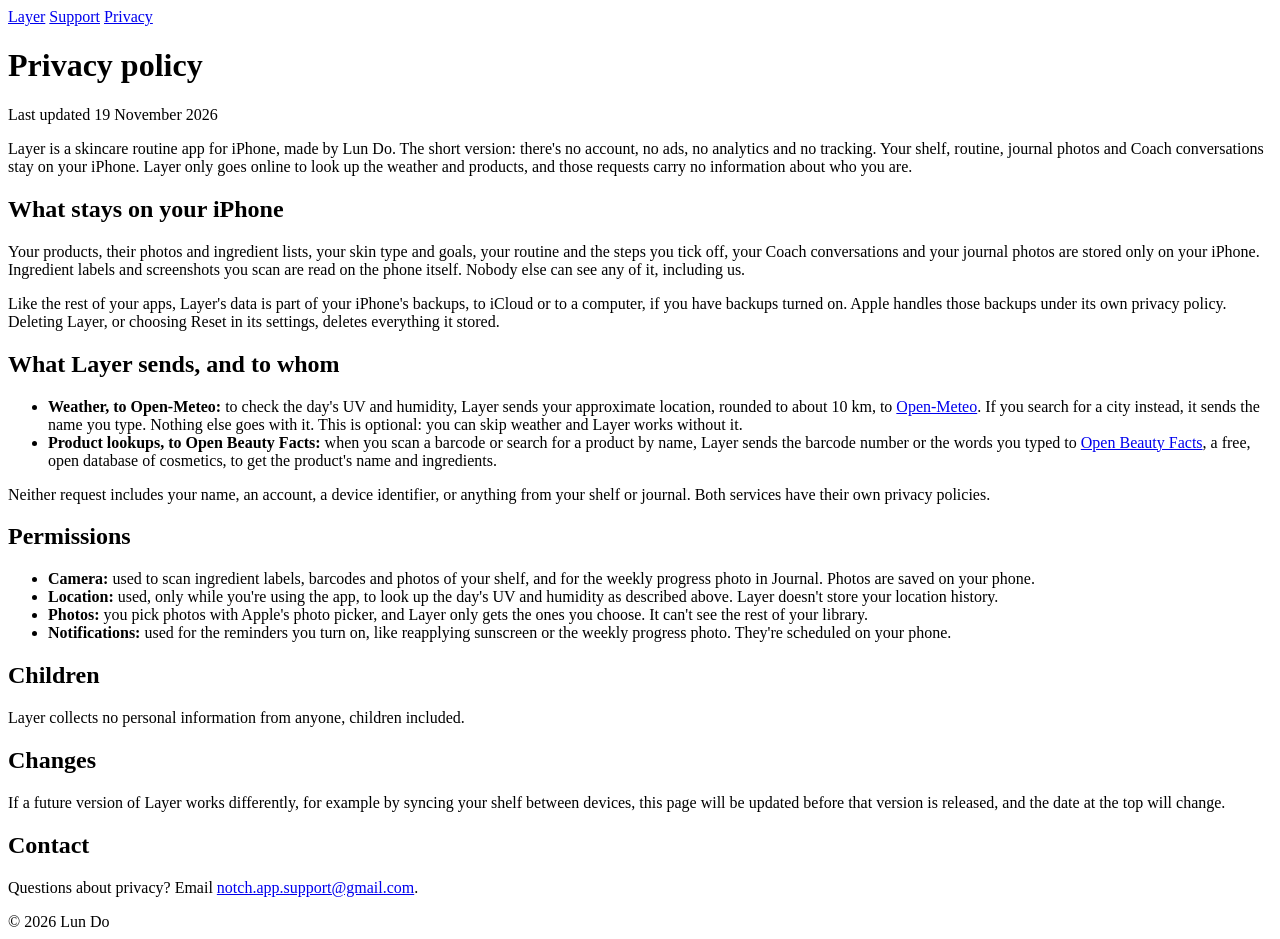
==== privacy.html @ dc1a0978 "Add privacy.html" ====
<!doctype html>
<html lang="en">
<head>
  <meta charset="utf-8">
  <meta name="viewport" content="width=device-width, initial-scale=1">
  <title>Layer Privacy Policy</title>
  <link rel="icon" href="icon.png">
  <link rel="stylesheet" href="style.css">
</head>
<body>
  <main>
    <nav>
      <a href="./">Layer</a>
      <a href="support.html">Support</a>
      <a href="privacy.html" aria-current="page">Privacy</a>
    </nav>

    <h1>Privacy policy</h1>
    <p class="meta">Last updated 19 November 2026</p>

    <p>Layer is a skincare routine app for iPhone, made by Lun Do. The short version: there's no account, no ads, no analytics and no tracking. Your shelf, routine, journal photos and Coach conversations stay on your iPhone. Layer only goes online to look up the weather and products, and those requests carry no information about who you are.</p>

    <h2>What stays on your iPhone</h2>
    <p>Your products, their photos and ingredient lists, your skin type and goals, your routine and the steps you tick off, your Coach conversations and your journal photos are stored only on your iPhone. Ingredient labels and screenshots you scan are read on the phone itself. Nobody else can see any of it, including us.</p>
    <p>Like the rest of your apps, Layer's data is part of your iPhone's backups, to iCloud or to a computer, if you have backups turned on. Apple handles those backups under its own privacy policy. Deleting Layer, or choosing Reset in its settings, deletes everything it stored.</p>

    <h2>What Layer sends, and to whom</h2>
    <ul>
      <li><strong>Weather, to Open-Meteo:</strong> to check the day's UV and humidity, Layer sends your approximate location, rounded to about 10&nbsp;km, to <a href="https://open-meteo.com">Open-Meteo</a>. If you search for a city instead, it sends the name you type. Nothing else goes with it. This is optional: you can skip weather and Layer works without it.</li>
      <li><strong>Product lookups, to Open Beauty Facts:</strong> when you scan a barcode or search for a product by name, Layer sends the barcode number or the words you typed to <a href="https://world.openbeautyfacts.org">Open Beauty Facts</a>, a free, open database of cosmetics, to get the product's name and ingredients.</li>
    </ul>
    <p>Neither request includes your name, an account, a device identifier, or anything from your shelf or journal. Both services have their own privacy policies.</p>

    <h2>Permissions</h2>
    <ul>
      <li><strong>Camera:</strong> used to scan ingredient labels, barcodes and photos of your shelf, and for the weekly progress photo in Journal. Photos are saved on your phone.</li>
      <li><strong>Location:</strong> used, only while you're using the app, to look up the day's UV and humidity as described above. Layer doesn't store your location history.</li>
      <li><strong>Photos:</strong> you pick photos with Apple's photo picker, and Layer only gets the ones you choose. It can't see the rest of your library.</li>
      <li><strong>Notifications:</strong> used for the reminders you turn on, like reapplying sunscreen or the weekly progress photo. They're scheduled on your phone.</li>
    </ul>

    <h2>Children</h2>
    <p>Layer collects no personal information from anyone, children included.</p>

    <h2>Changes</h2>
    <p>If a future version of Layer works differently, for example by syncing your shelf between devices, this page will be updated before that version is released, and the date at the top will change.</p>

    <h2>Contact</h2>
    <p>Questions about privacy? Email <a href="mailto:notch.app.support@gmail.com">notch.app.support@gmail.com</a>.</p>

    <footer>&copy; 2026 Lun Do</footer>
  </main>
</body>
</html>
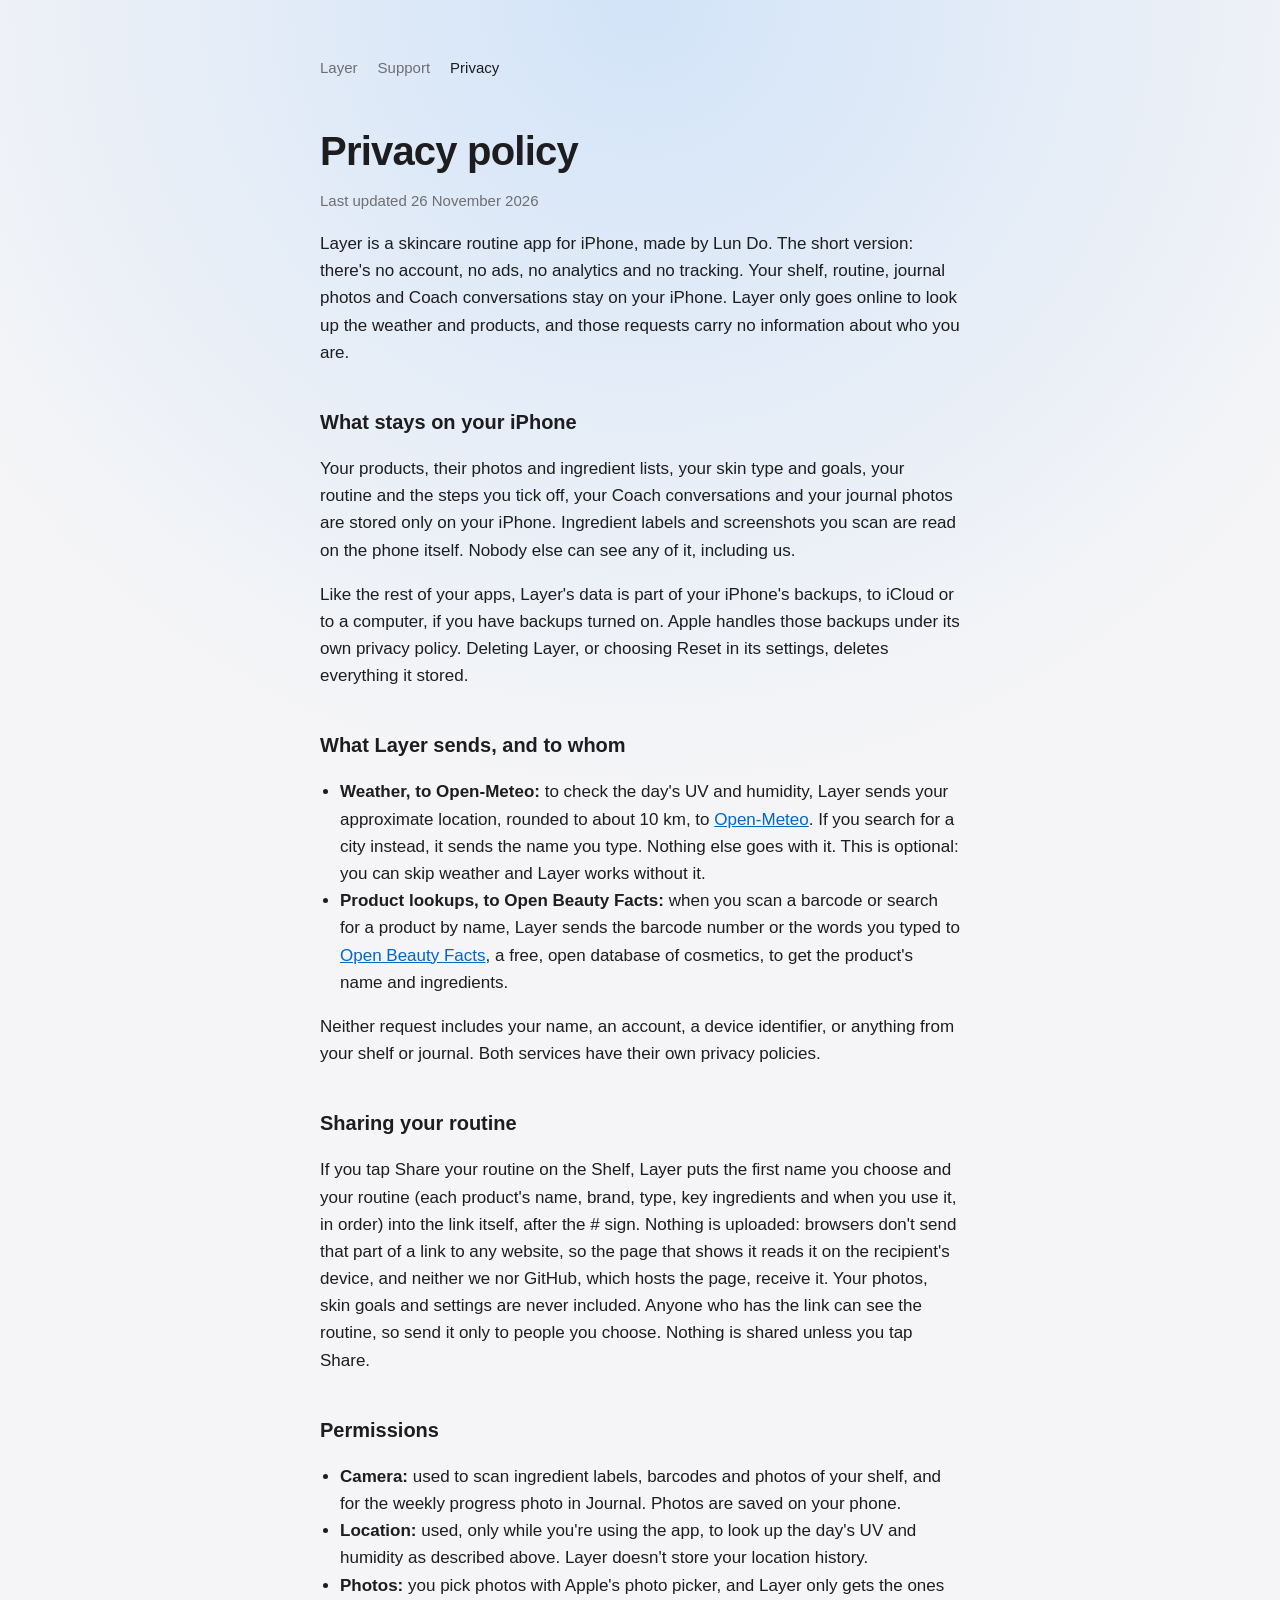
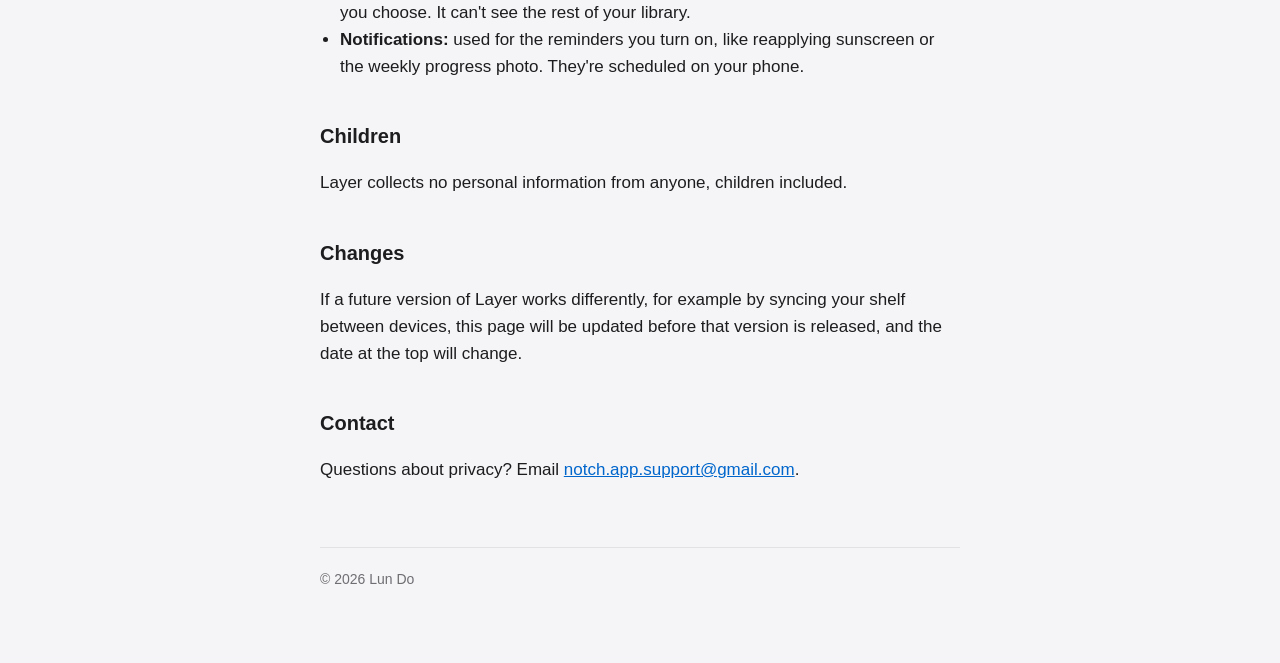
==== commit f365b65f: "Update privacy.html" ====
--- a/privacy.html
+++ b/privacy.html
@@ -16,7 +16,7 @@
     </nav>
 
     <h1>Privacy policy</h1>
-    <p class="meta">Last updated 19 November 2026</p>
+    <p class="meta">Last updated 26 November 2026</p>
 
     <p>Layer is a skincare routine app for iPhone, made by Lun Do. The short version: there's no account, no ads, no analytics and no tracking. Your shelf, routine, journal photos and Coach conversations stay on your iPhone. Layer only goes online to look up the weather and products, and those requests carry no information about who you are.</p>
 
@@ -30,6 +30,9 @@
       <li><strong>Product lookups, to Open Beauty Facts:</strong> when you scan a barcode or search for a product by name, Layer sends the barcode number or the words you typed to <a href="https://world.openbeautyfacts.org">Open Beauty Facts</a>, a free, open database of cosmetics, to get the product's name and ingredients.</li>
     </ul>
     <p>Neither request includes your name, an account, a device identifier, or anything from your shelf or journal. Both services have their own privacy policies.</p>
+
+    <h2>Sharing your routine</h2>
+    <p>If you tap Share your routine on the Shelf, Layer puts the first name you choose and your routine (each product's name, brand, type, key ingredients and when you use it, in order) into the link itself, after the # sign. Nothing is uploaded: browsers don't send that part of a link to any website, so the page that shows it reads it on the recipient's device, and neither we nor GitHub, which hosts the page, receive it. Your photos, skin goals and settings are never included. Anyone who has the link can see the routine, so send it only to people you choose. Nothing is shared unless you tap Share.</p>
 
     <h2>Permissions</h2>
     <ul>
--- a/style.css
+++ b/style.css
@@ -0,0 +1,100 @@
+:root {
+  --canvas: #f5f5f7;
+  --card: #ffffff;
+  --hairline: rgba(0, 0, 0, 0.08);
+  --ink: #1d1d1f;
+  --muted: #6e6e73;
+  --accent: #0066cc;
+  --glow: rgba(0, 122, 255, 0.14);
+  color-scheme: light dark;
+}
+
+@media (prefers-color-scheme: dark) {
+  :root {
+    --canvas: #000000;
+    --card: #1c1c1e;
+    --hairline: rgba(255, 255, 255, 0.1);
+    --ink: #f5f5f7;
+    --muted: #98989d;
+    --accent: #2997ff;
+    --glow: rgba(10, 132, 255, 0.2);
+  }
+}
+
+* { box-sizing: border-box; }
+
+html { -webkit-text-size-adjust: 100%; }
+
+body {
+  margin: 0;
+  background: var(--canvas);
+  background-image: radial-gradient(ellipse 90% 50% at 50% 0%, var(--glow), transparent 70%);
+  background-repeat: no-repeat;
+  color: var(--ink);
+  font: 17px/1.6 -apple-system, BlinkMacSystemFont, "SF Pro Text", "Helvetica Neue", Arial, sans-serif;
+}
+
+main {
+  max-width: 680px;
+  margin: 0 auto;
+  padding: 56px 20px 72px;
+}
+
+nav {
+  display: flex;
+  gap: 20px;
+  font-size: 15px;
+  margin-bottom: 48px;
+}
+
+nav a { color: var(--muted); text-decoration: none; }
+nav a:hover, nav a[aria-current] { color: var(--ink); }
+
+a { color: var(--accent); }
+
+h1 {
+  font-size: 40px;
+  line-height: 1.15;
+  font-weight: 600;
+  letter-spacing: -0.02em;
+  margin: 0 0 12px;
+}
+
+h2 {
+  font-size: 20px;
+  font-weight: 600;
+  margin: 40px 0 8px;
+}
+
+p, li { color: var(--ink); }
+
+.lede { font-size: 20px; color: var(--muted); margin: 0 0 32px; }
+
+.meta { color: var(--muted); font-size: 15px; }
+
+.icon {
+  width: 120px;
+  height: 120px;
+  border-radius: 27px;
+  display: block;
+  margin-bottom: 28px;
+  box-shadow: 0 12px 40px rgba(0, 122, 255, 0.22);
+}
+
+.card {
+  background: var(--card);
+  border: 1px solid var(--hairline);
+  border-radius: 20px;
+  padding: 4px 24px 20px;
+  margin: 24px 0;
+}
+
+ul { padding-left: 20px; }
+
+footer {
+  margin-top: 64px;
+  padding-top: 20px;
+  border-top: 1px solid var(--hairline);
+  color: var(--muted);
+  font-size: 14px;
+}
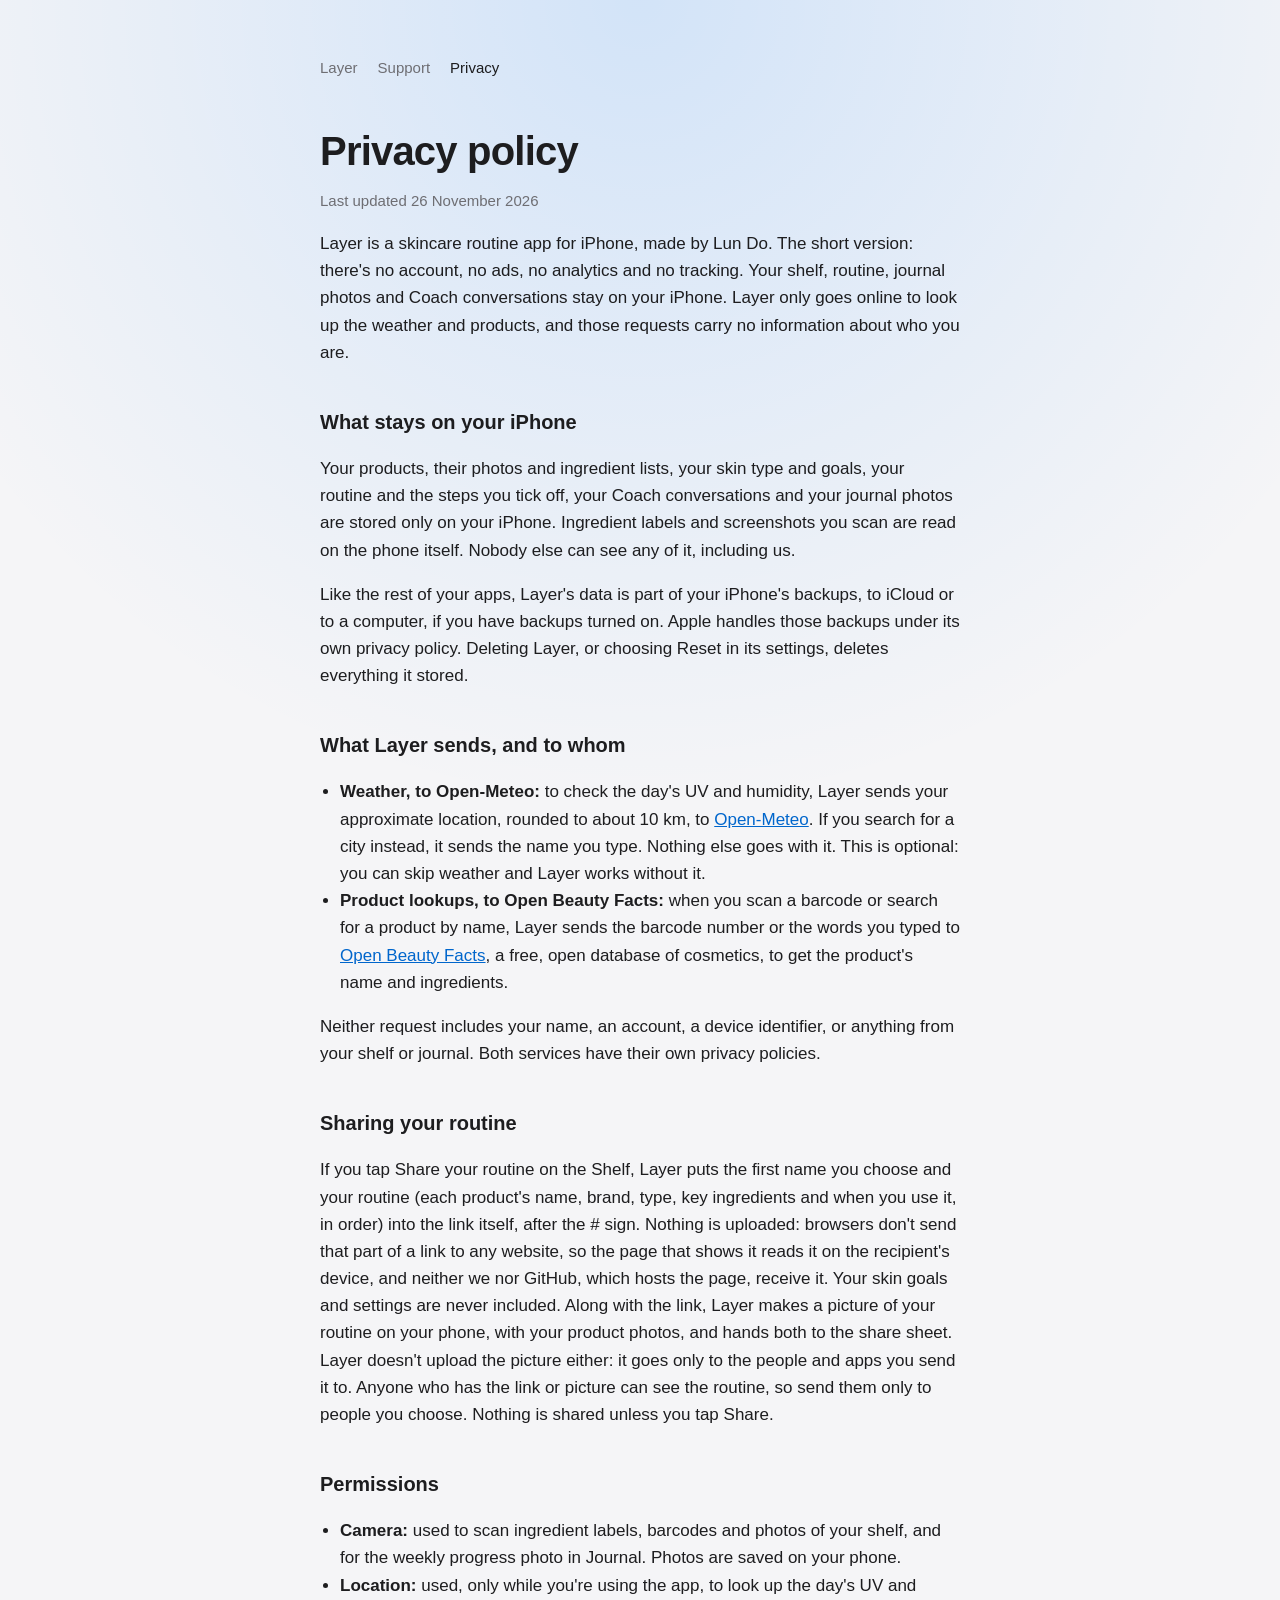
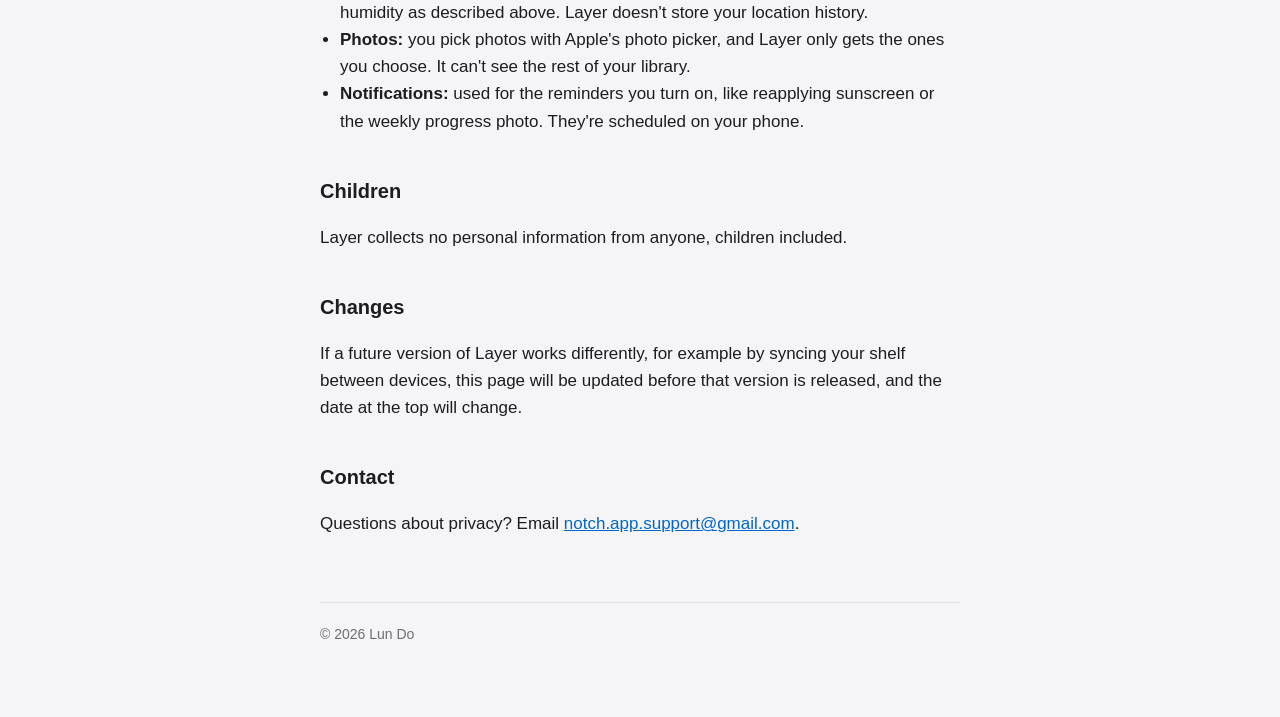
==== commit d4ec2582: "Describe the routine picture in privacy.html" ====
--- a/privacy.html
+++ b/privacy.html
@@ -32,7 +32,7 @@
     <p>Neither request includes your name, an account, a device identifier, or anything from your shelf or journal. Both services have their own privacy policies.</p>
 
     <h2>Sharing your routine</h2>
-    <p>If you tap Share your routine on the Shelf, Layer puts the first name you choose and your routine (each product's name, brand, type, key ingredients and when you use it, in order) into the link itself, after the # sign. Nothing is uploaded: browsers don't send that part of a link to any website, so the page that shows it reads it on the recipient's device, and neither we nor GitHub, which hosts the page, receive it. Your photos, skin goals and settings are never included. Anyone who has the link can see the routine, so send it only to people you choose. Nothing is shared unless you tap Share.</p>
+    <p>If you tap Share your routine on the Shelf, Layer puts the first name you choose and your routine (each product's name, brand, type, key ingredients and when you use it, in order) into the link itself, after the # sign. Nothing is uploaded: browsers don't send that part of a link to any website, so the page that shows it reads it on the recipient's device, and neither we nor GitHub, which hosts the page, receive it. Your skin goals and settings are never included. Along with the link, Layer makes a picture of your routine on your phone, with your product photos, and hands both to the share sheet. Layer doesn't upload the picture either: it goes only to the people and apps you send it to. Anyone who has the link or picture can see the routine, so send them only to people you choose. Nothing is shared unless you tap Share.</p>
 
     <h2>Permissions</h2>
     <ul>
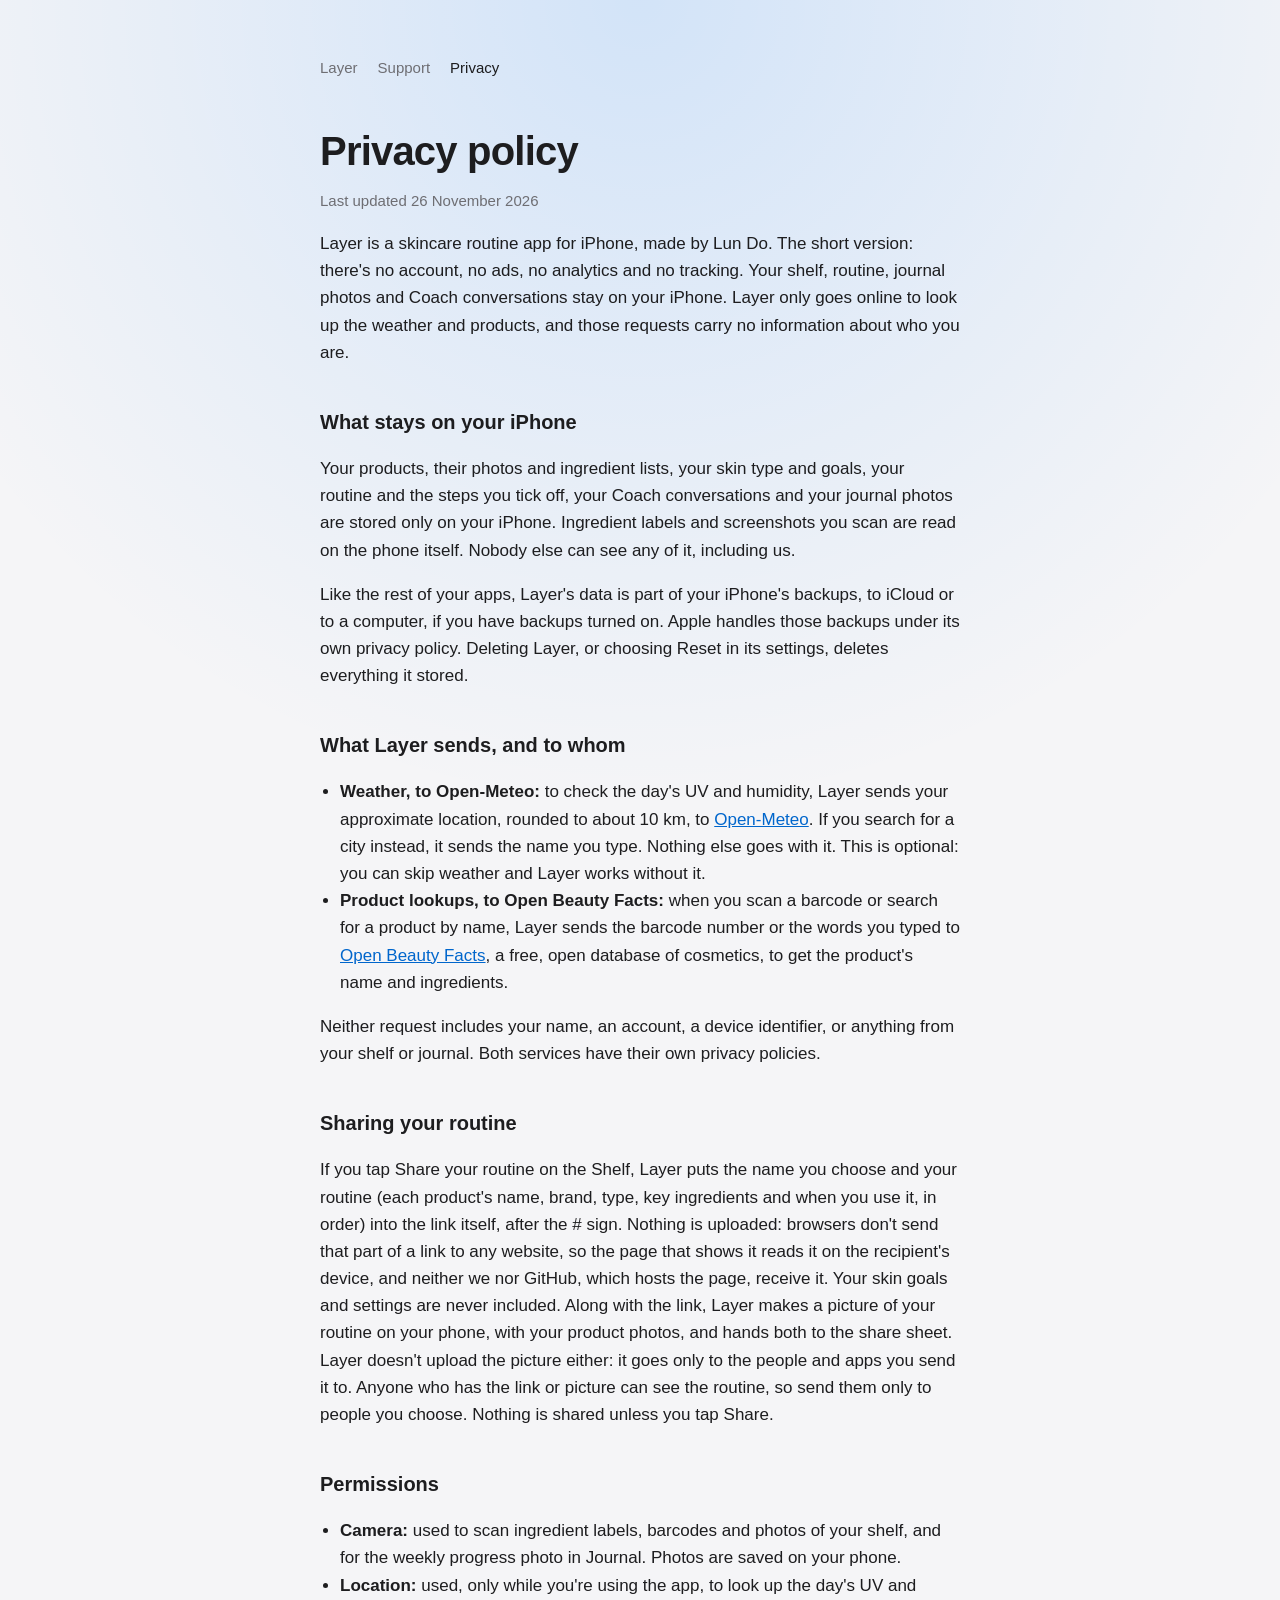
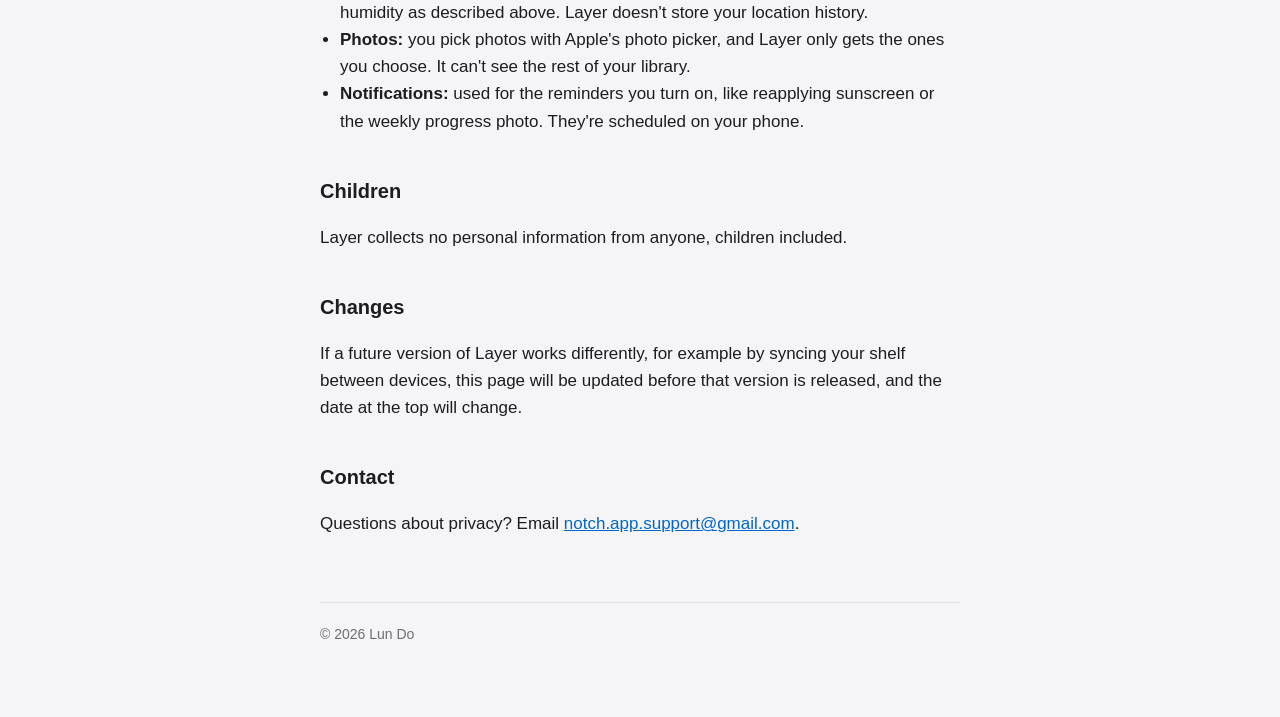
==== commit b1f64014: "Say name, not first name" ====
--- a/privacy.html
+++ b/privacy.html
@@ -32,7 +32,7 @@
     <p>Neither request includes your name, an account, a device identifier, or anything from your shelf or journal. Both services have their own privacy policies.</p>
 
     <h2>Sharing your routine</h2>
-    <p>If you tap Share your routine on the Shelf, Layer puts the first name you choose and your routine (each product's name, brand, type, key ingredients and when you use it, in order) into the link itself, after the # sign. Nothing is uploaded: browsers don't send that part of a link to any website, so the page that shows it reads it on the recipient's device, and neither we nor GitHub, which hosts the page, receive it. Your skin goals and settings are never included. Along with the link, Layer makes a picture of your routine on your phone, with your product photos, and hands both to the share sheet. Layer doesn't upload the picture either: it goes only to the people and apps you send it to. Anyone who has the link or picture can see the routine, so send them only to people you choose. Nothing is shared unless you tap Share.</p>
+    <p>If you tap Share your routine on the Shelf, Layer puts the name you choose and your routine (each product's name, brand, type, key ingredients and when you use it, in order) into the link itself, after the # sign. Nothing is uploaded: browsers don't send that part of a link to any website, so the page that shows it reads it on the recipient's device, and neither we nor GitHub, which hosts the page, receive it. Your skin goals and settings are never included. Along with the link, Layer makes a picture of your routine on your phone, with your product photos, and hands both to the share sheet. Layer doesn't upload the picture either: it goes only to the people and apps you send it to. Anyone who has the link or picture can see the routine, so send them only to people you choose. Nothing is shared unless you tap Share.</p>
 
     <h2>Permissions</h2>
     <ul>
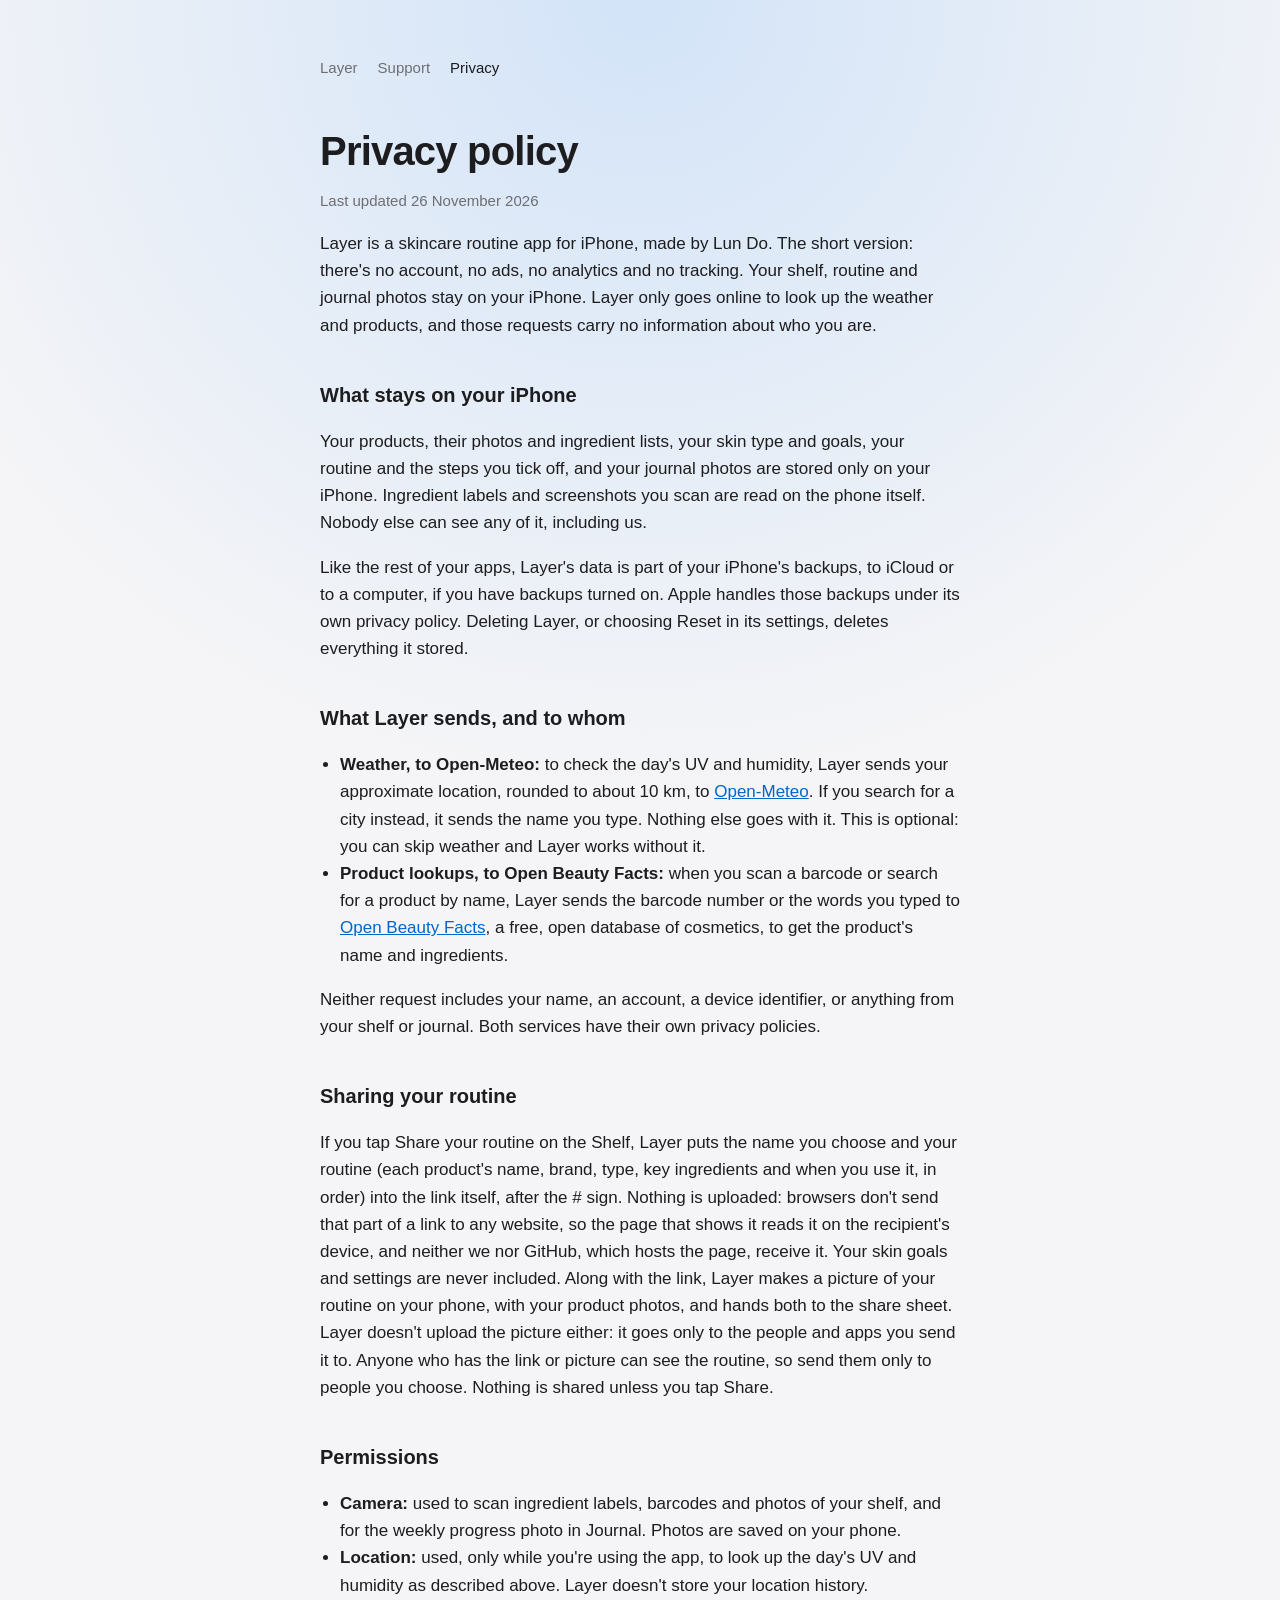
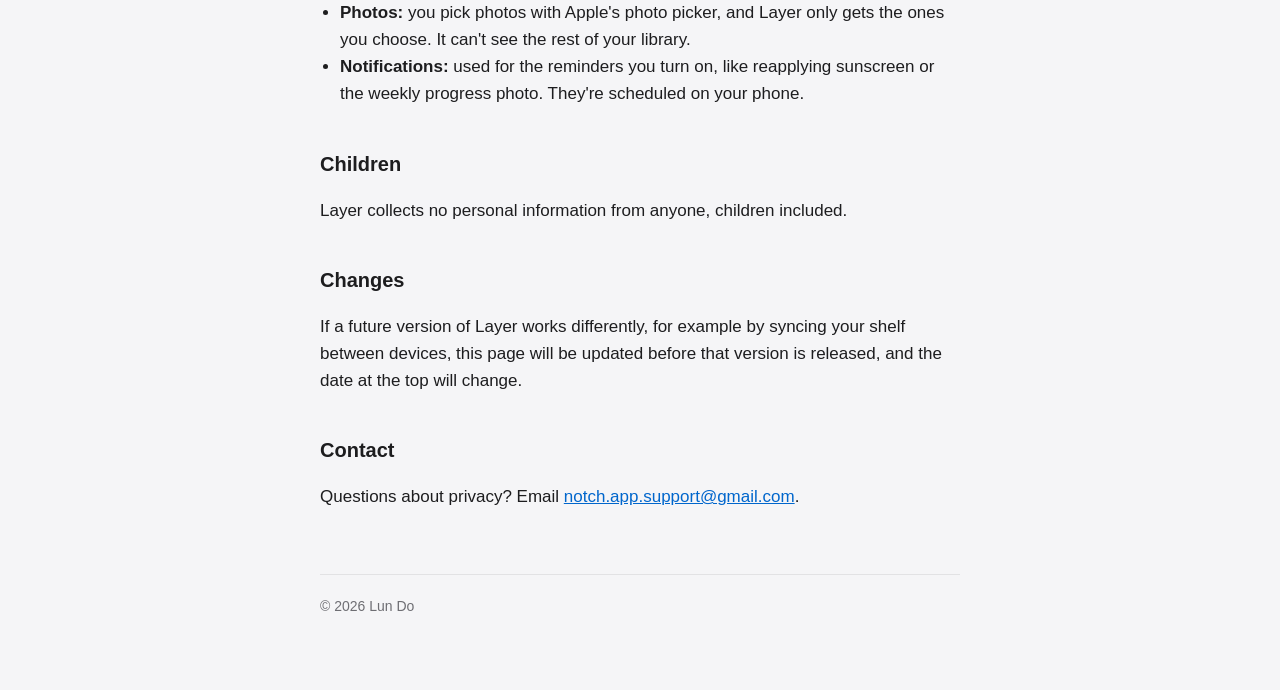
==== commit 473b8b17: "Layer 1.1: sharing instead of Coach" ====
--- a/privacy.html
+++ b/privacy.html
@@ -18,10 +18,10 @@
     <h1>Privacy policy</h1>
     <p class="meta">Last updated 26 November 2026</p>
 
-    <p>Layer is a skincare routine app for iPhone, made by Lun Do. The short version: there's no account, no ads, no analytics and no tracking. Your shelf, routine, journal photos and Coach conversations stay on your iPhone. Layer only goes online to look up the weather and products, and those requests carry no information about who you are.</p>
+    <p>Layer is a skincare routine app for iPhone, made by Lun Do. The short version: there's no account, no ads, no analytics and no tracking. Your shelf, routine and journal photos stay on your iPhone. Layer only goes online to look up the weather and products, and those requests carry no information about who you are.</p>
 
     <h2>What stays on your iPhone</h2>
-    <p>Your products, their photos and ingredient lists, your skin type and goals, your routine and the steps you tick off, your Coach conversations and your journal photos are stored only on your iPhone. Ingredient labels and screenshots you scan are read on the phone itself. Nobody else can see any of it, including us.</p>
+    <p>Your products, their photos and ingredient lists, your skin type and goals, your routine and the steps you tick off, and your journal photos are stored only on your iPhone. Ingredient labels and screenshots you scan are read on the phone itself. Nobody else can see any of it, including us.</p>
     <p>Like the rest of your apps, Layer's data is part of your iPhone's backups, to iCloud or to a computer, if you have backups turned on. Apple handles those backups under its own privacy policy. Deleting Layer, or choosing Reset in its settings, deletes everything it stored.</p>
 
     <h2>What Layer sends, and to whom</h2>
